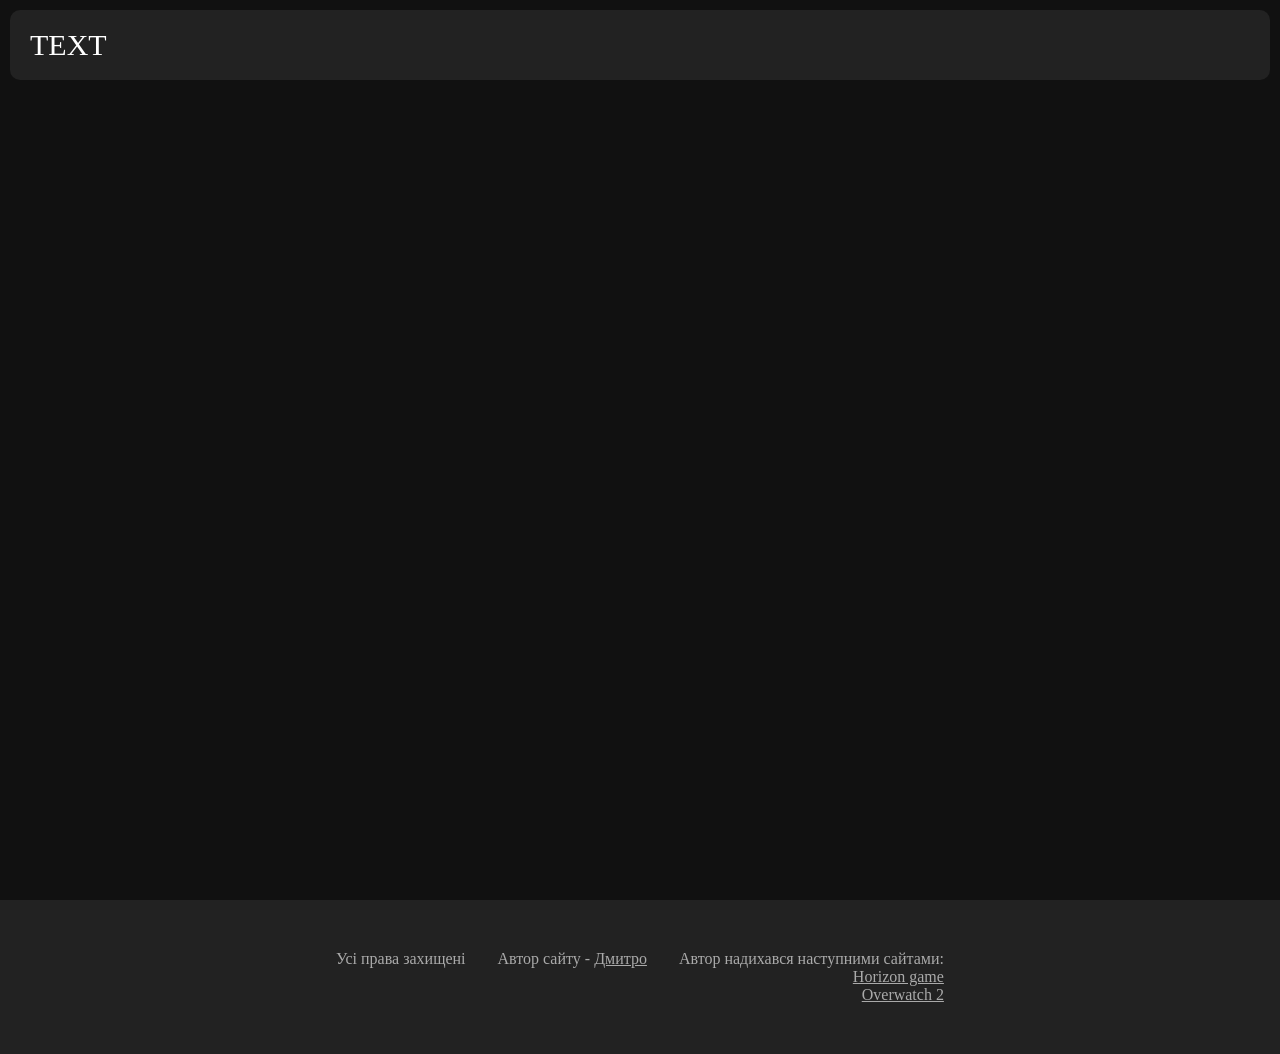
==== index.html @ a2a43845 "V 0.1" ====
<!DOCTYPE html>
<html>
<head>
	<meta charset="utf-8">
	<meta name="viewport" content="width=device-width, initial-scale=1">
	<script type="text/javascript" src="jquery-3.7.0.min.js"></script>
	<script type="text/javascript" src="script.js"></script>
	<link rel="stylesheet" type="text/css" href="style.css">
	<title>IT Lab</title>
</head>
<body>
	<div id="header">
		<a href="">
			<div class="btn">
				TEXT
			</div>
		</a>
	</div>
	<div id="content">
		
	</div>
	<div id="footer">
		<div class="span">Усі права захищені</div>
		<div class="span">Автор сайту - <a href="">Дмитро</a></div>
		<div class="span">
			Автор надихався наступними сайтами:
			<br>
			<a href="https://www.playstation.com/uk-ua/horizon/">Horizon game</a>
			<br>
			<a href="https://overwatch.blizzard.com/en-us/">Overwatch 2</a>
		</div>
	</div>
</body>
</html>
---- style.css ----
body{
	margin: 0;
	font-size: 0;
	background-color: #111;
}
#header{
	position: fixed;
	left: 10px;
	top: 10px;
	right: 10px;
	height: 70px;
	background-color: #222;
	border-radius: 10px;
}
#header a{
	text-decoration-line: none;
}
#header .btn{
	display: inline-block;
	vertical-align: top;
	position: relative;
	padding: 20px;
	height: 30px;
	font-size: 30px;
	line-height: 30px;
	color: #FFF;
}
#content{
	min-height: 100vh;	/* мінімальна висота - 100% вікна вравзера */
}
#footer{
	padding: 50px;
	text-align: center;
	background-color: #222;
}
#footer .span{
	display: inline-block;
	vertical-align: top;
	text-align: right;
	margin-left: 16px;
	margin-right: 16px;
	font-size: 16px;
	color: #AAA;
}
#footer .span a{
	color: #AAA;
}
#footer .span a:hover{
	color: #FFF;
}
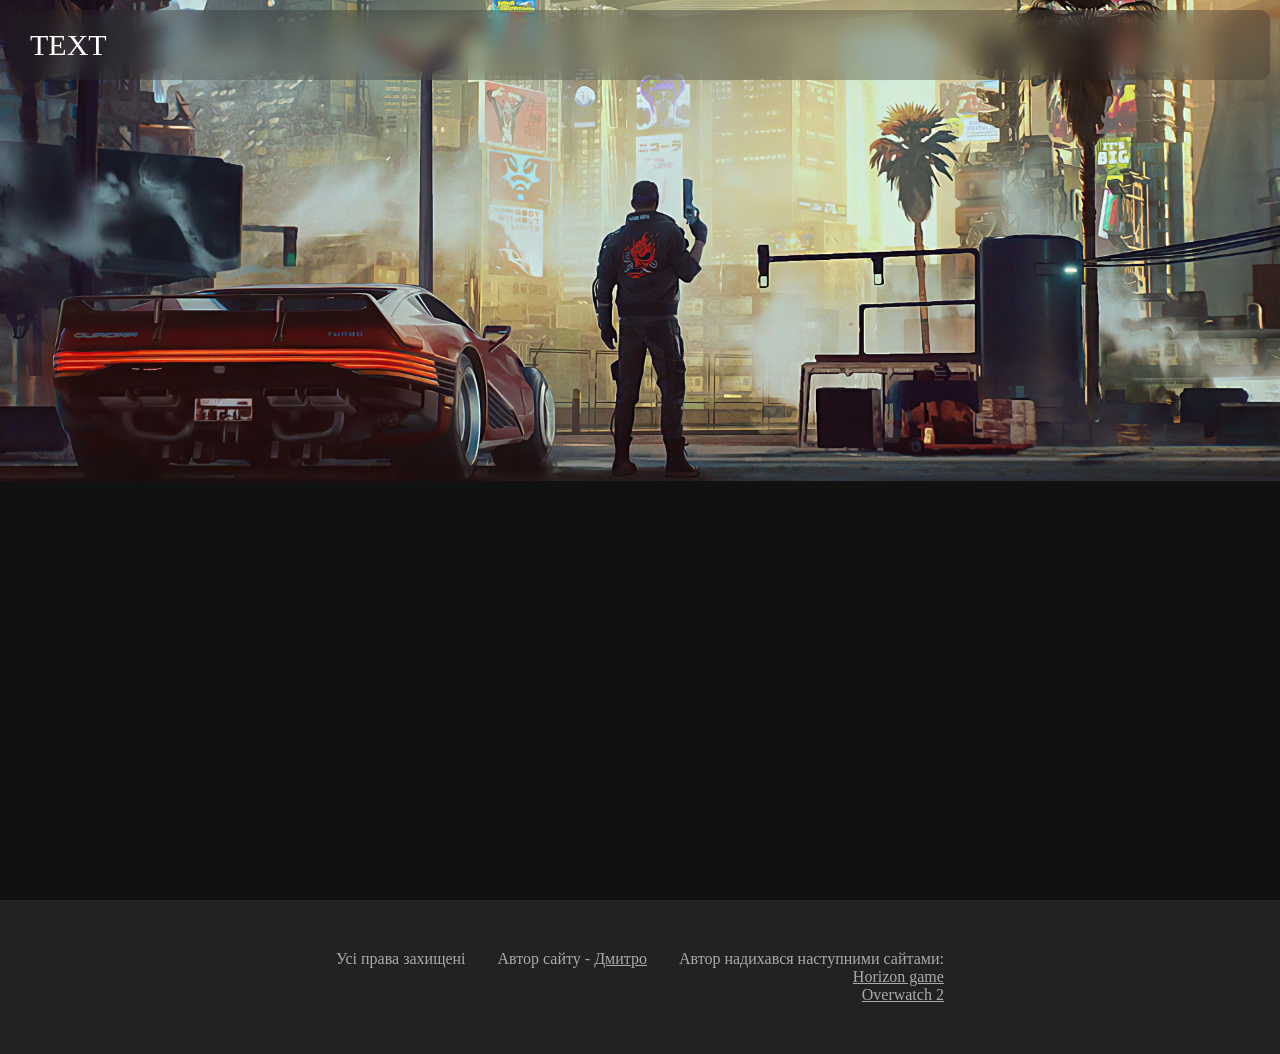
==== commit 36da10ad: "header" ====
--- a/index.html
+++ b/index.html
@@ -17,7 +17,9 @@
 		</a>
 	</div>
 	<div id="content">
-		
+		<div id="block1" class="block">
+			<img src="img/bg1.jpg" class="bg">
+		</div>
 	</div>
 	<div id="footer">
 		<div class="span">Усі права захищені</div>
--- a/style.css
+++ b/style.css
@@ -9,7 +9,8 @@
 	top: 10px;
 	right: 10px;
 	height: 70px;
-	background-color: #222;
+	background-color: rgba(34, 34, 34, 0.3);
+	backdrop-filter: blur(10px);
 	border-radius: 10px;
 }
 #header a{
@@ -27,6 +28,15 @@
 }
 #content{
 	min-height: 100vh;	/* мінімальна висота - 100% вікна вравзера */
+}
+#content .block{
+
+}
+#block1{
+	
+}
+#block1 img.bg{
+	width: 100%;
 }
 #footer{
 	padding: 50px;
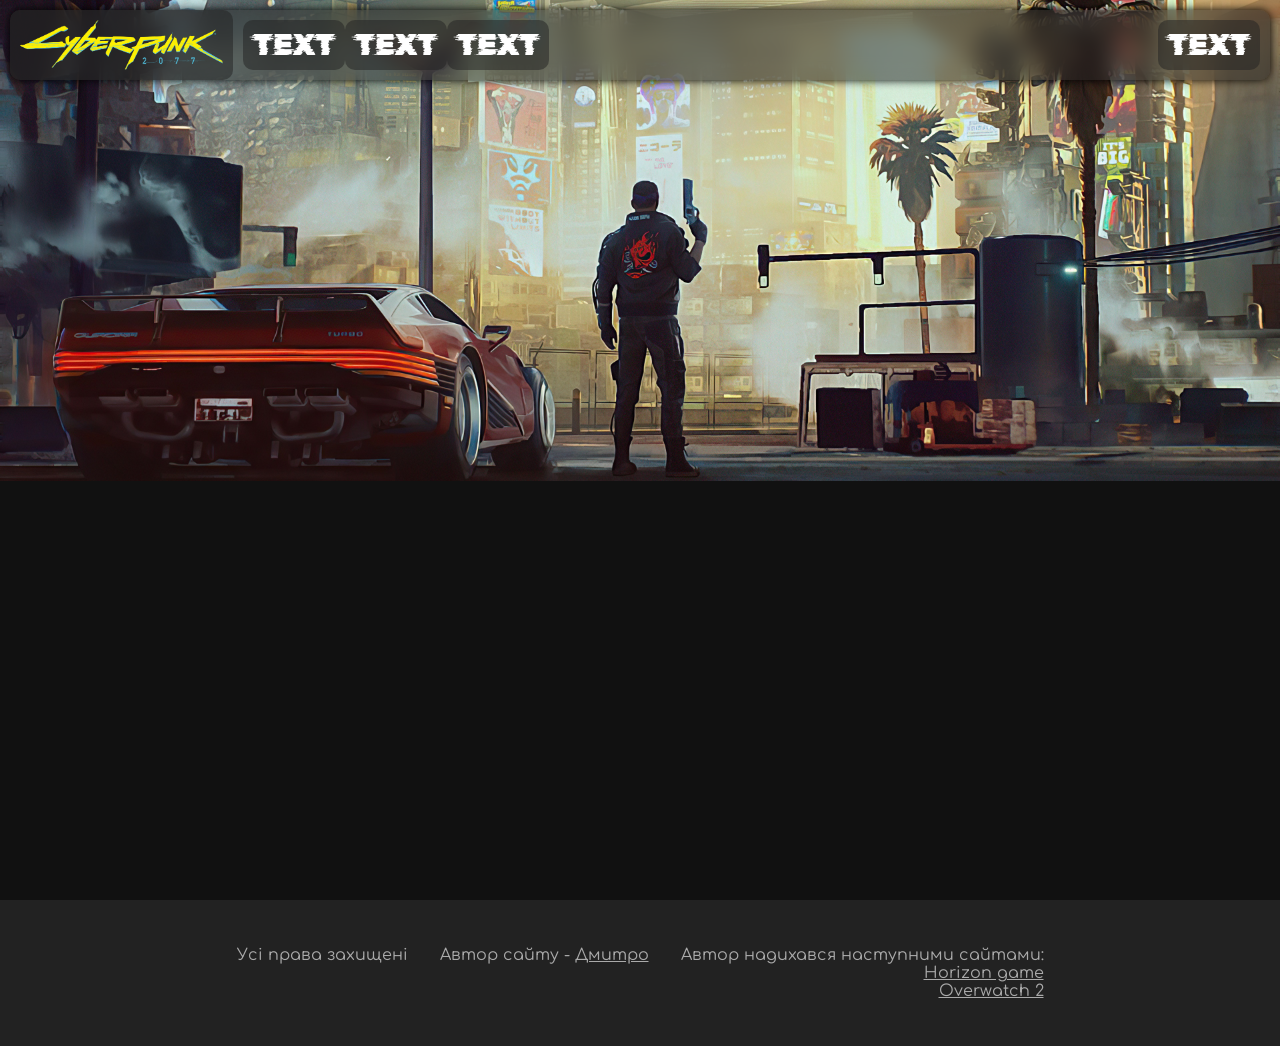
==== commit fa8daf2a: "09.06" ====
--- a/index.html
+++ b/index.html
@@ -11,10 +11,34 @@
 <body>
 	<div id="header">
 		<a href="">
-			<div class="btn">
-				TEXT
+			<div class="logo">
+				<img src="img/Cyberpunk_2077_logo.png" class="logo-img">
 			</div>
 		</a>
+		<div class="btns-left">
+			<a href="">
+				<div class="btn">
+					TEXT
+				</div>
+			</a>
+			<a href="">
+				<div class="btn">
+					TEXT
+				</div>
+			</a>
+			<a href="">
+				<div class="btn">
+					TEXT
+				</div>
+			</a>
+		</div>
+		<div class="btns-right">
+			<a href="">
+				<div class="btn">
+					TEXT
+				</div>
+			</a>
+		</div>
 	</div>
 	<div id="content">
 		<div id="block1" class="block">
--- a/style.css
+++ b/style.css
@@ -1,30 +1,79 @@
+@font-face{
+	font-family: comfortaa;
+	src: url("fonts/Comfortaa-VariableFont_wght.ttf");
+}
+@font-face{
+	font-family: rubikglitch;
+	src: url("fonts/RubikGlitch-Regular.ttf");
+}
 body{
 	margin: 0;
 	font-size: 0;
 	background-color: #111;
+	font-family: comfortaa;
 }
 #header{
 	position: fixed;
 	left: 10px;
 	top: 10px;
 	right: 10px;
-	height: 70px;
-	background-color: rgba(34, 34, 34, 0.3);
-	backdrop-filter: blur(10px);
+	min-height: 70px;
+	background-color: rgba(34, 34, 34, 0.5);
+	-webkit-backdrop-filter: blur(10px);	/* для різних систем */
+	backdrop-filter: blur(10px);			/* для різних систем */
 	border-radius: 10px;
+	box-shadow: 0 0 10px #000;
+	font-family: rubikglitch;
+	transition-duration: 200ms;
+}
+#header.active{
+	-webkit-backdrop-filter: blur(2px);
+	backdrop-filter: blur(2px);
 }
 #header a{
 	text-decoration-line: none;
+}
+#header .logo{
+	display: inline-block;
+	vertical-align: top;
+	padding: 10px;
+	background-color: rgba(34, 34, 34, 0.5);
+	border-radius: 10px;
+	/*border-top-left-radius: 10px;
+	border-bottom-left-radius: 10px;*/
+}
+#header .logo-img{
+	height: 50px;
+}
+#header .btns-left{
+	display: inline-block;
+	vertical-align: top;
+	padding: 10px;
+}
+#header .btns-right{
+	position: absolute;
+	display: inline-block;
+	vertical-align: top;
+	right: 0;
+	top: 0;
+	padding: 10px;
 }
 #header .btn{
 	display: inline-block;
 	vertical-align: top;
 	position: relative;
-	padding: 20px;
+	padding: 10px;
 	height: 30px;
 	font-size: 30px;
 	line-height: 30px;
 	color: #FFF;
+	border-radius: 10px;
+	transition-duration: 200ms;
+	-webkit-backdrop-filter: blur(0px);
+	backdrop-filter: blur(0px);
+}
+#header .btn:hover{		/* :hover - псевдоклас, працює при наведенні */
+	background-color: rgba(34, 34, 34, 0.5);
 }
 #content{
 	min-height: 100vh;	/* мінімальна висота - 100% вікна вравзера */
@@ -39,7 +88,7 @@
 	width: 100%;
 }
 #footer{
-	padding: 50px;
+	padding: 30px;				/* зміна */
 	text-align: center;
 	background-color: #222;
 }
@@ -47,8 +96,7 @@
 	display: inline-block;
 	vertical-align: top;
 	text-align: right;
-	margin-left: 16px;
-	margin-right: 16px;
+	margin: 16px;				/* зміна */
 	font-size: 16px;
 	color: #AAA;
 }
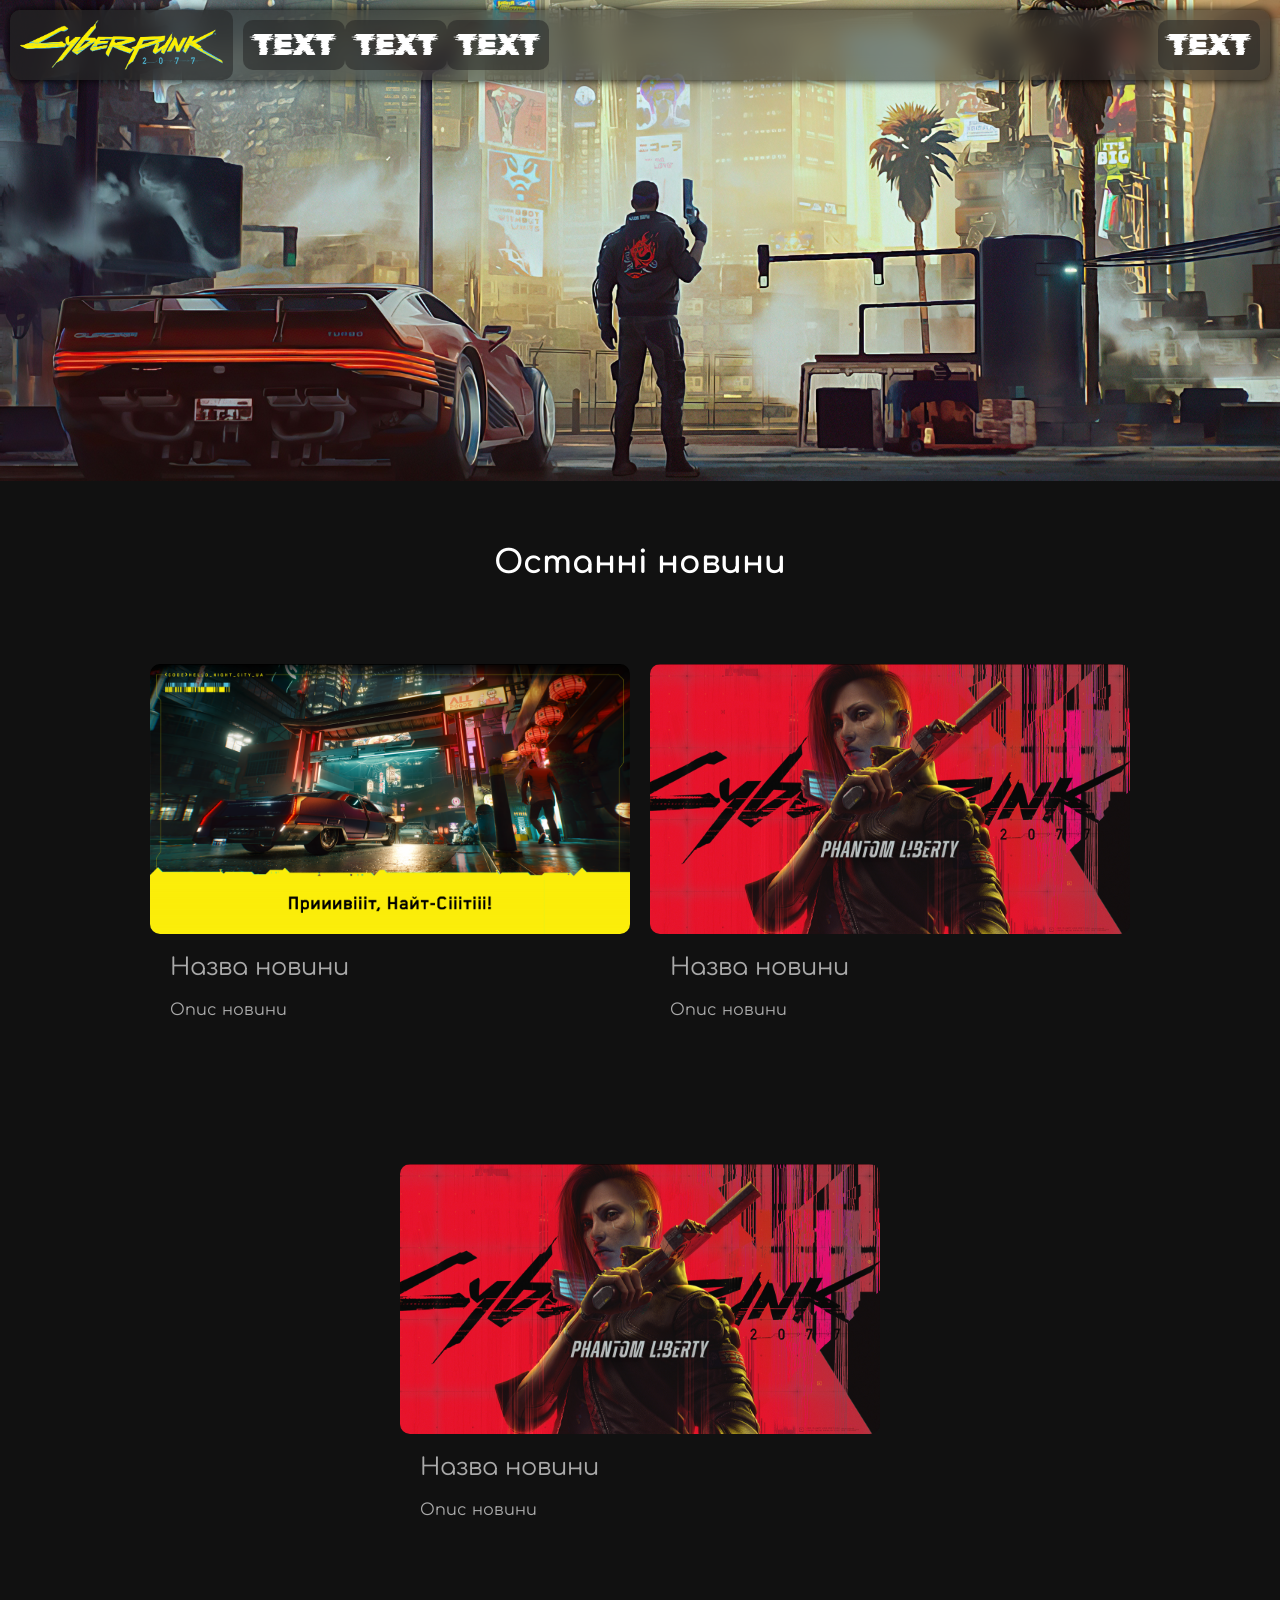
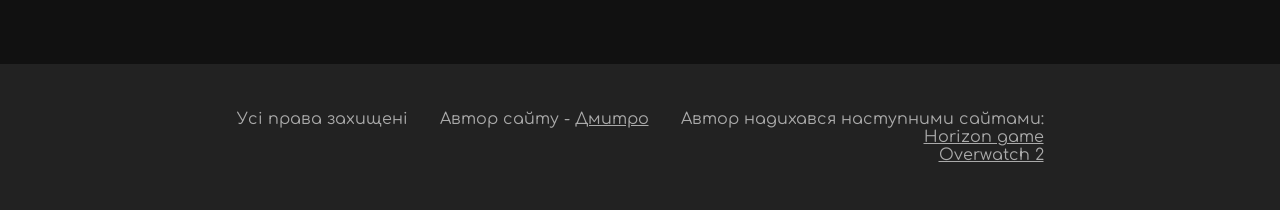
==== commit 96d4dfa0: "16.06" ====
--- a/index.html
+++ b/index.html
@@ -1,6 +1,11 @@
 <!DOCTYPE html>
 <html>
 <head>
+	<!-- 
+	https://www.cyberpunk.net/en/news/48307/the-ukrainian-language-is-coming-to-cyberpunk-2077
+	https://www.cyberpunk.net/en/news/48271/update-to-pc-system-requirements
+	https://www.cyberpunk.net/en/news/48265/cyberpunk-2077-phantom-liberty-arrives-on-september-26th
+	 -->
 	<meta charset="utf-8">
 	<meta name="viewport" content="width=device-width, initial-scale=1">
 	<script type="text/javascript" src="jquery-3.7.0.min.js"></script>
@@ -44,6 +49,70 @@
 		<div id="block1" class="block">
 			<img src="img/bg1.jpg" class="bg">
 		</div>
+		<div id="block2" class="block">
+			<div class="block-name">
+				Останні новини
+			</div>
+			<div class="cards">
+				<div class="card">
+					<div class="card-img" style="background-image: url('img/news-ukr.jpg');"></div>
+					<div class="text">
+						<div class="name">
+							Назва новини
+						</div>
+						<div class="descr">
+							Опис новини
+						</div>
+					</div>
+					<div class="author">
+						<div class="avatar"></div>
+						<div class="data">
+							<div class="name">Автор Авторчук</div>
+							<div class="rank">Автор новини</div>
+							<div class="date"></div>
+						</div>
+					</div>
+				</div>
+				<div class="card">
+					<div class="card-img" style="background-image: url('img/news_dlc_pl.jpg');"></div>
+					<div class="text">
+						<div class="name">
+							Назва новини
+						</div>
+						<div class="descr">
+							Опис новини
+						</div>
+					</div>
+					<div class="author">
+						<div class="avatar"></div>
+						<div class="data">
+							<div class="name">Автор Авторчук</div>
+							<div class="rank">Автор новини</div>
+							<div class="date"></div>
+						</div>
+					</div>
+				</div>
+				<div class="card">
+					<div class="card-img" style="background-image: url('img/news_dlc_pl.jpg');"></div>
+					<div class="text">
+						<div class="name">
+							Назва новини
+						</div>
+						<div class="descr">
+							Опис новини
+						</div>
+					</div>
+					<div class="author">
+						<div class="avatar"></div>
+						<div class="data">
+							<div class="name">Автор Авторчук</div>
+							<div class="rank">Автор новини</div>
+							<div class="date"></div>
+						</div>
+					</div>
+				</div>
+			</div>
+		</div>
 	</div>
 	<div id="footer">
 		<div class="span">Усі права захищені</div>
--- a/style.css
+++ b/style.css
@@ -87,6 +87,77 @@
 #block1 img.bg{
 	width: 100%;
 }
+#block2{
+	text-align: center;
+}
+#block2 .block-name{
+	font-size: 32px;
+	font-weight: bold;
+	padding: 64px;
+	color: #FFF;
+}
+#block2 .cards{
+	position: relative;
+	padding: 10px;
+}
+#block2 .cards .card{
+	position: relative;
+	display: inline-block;
+	vertical-align: top;
+	margin: 5px;
+	padding: 5px;
+	width: 480px;
+	height: 480px;
+	color: #AAA;
+	border-radius: 15px;
+	transition-duration: 200ms;
+}
+#block2 .cards .card:hover{
+	background-color: #000;
+	box-shadow: 0 0 10px #000;
+}
+#block2 .cards .card .card-img{
+	width: 480px;
+	height: 270px;
+	background-size: cover;			/* заповнює весь блок, мінімально обрізавши фонове зображення */
+	background-position: 50% 50%;	/* положення фонового зображення */
+	border-radius: 10px;
+	transition-duration: 200ms;
+}
+#block2 .cards .card:hover .card-img{
+	box-shadow: 0 0 5px #FF0;
+}
+#block2 .cards .card .text{
+	padding: 10px;
+	text-align: left;
+	color: #aaa;
+}
+#block2 .cards .card .text .name{
+	padding: 10px;
+	font-size: 24px;
+}
+#block2 .cards .card .text .descr{
+	padding: 10px;
+	font-size: 16px;
+}
+#block2 .cards .card .author{
+
+}
+#block2 .cards .card .author .avatar{
+
+}
+#block2 .cards .card .author .data{
+
+}
+#block2 .cards .card .author .data .name{
+
+}
+#block2 .cards .card .author .data .rank{
+
+}
+#block2 .cards .card .author .data .date{
+
+}
 #footer{
 	padding: 30px;				/* зміна */
 	text-align: center;
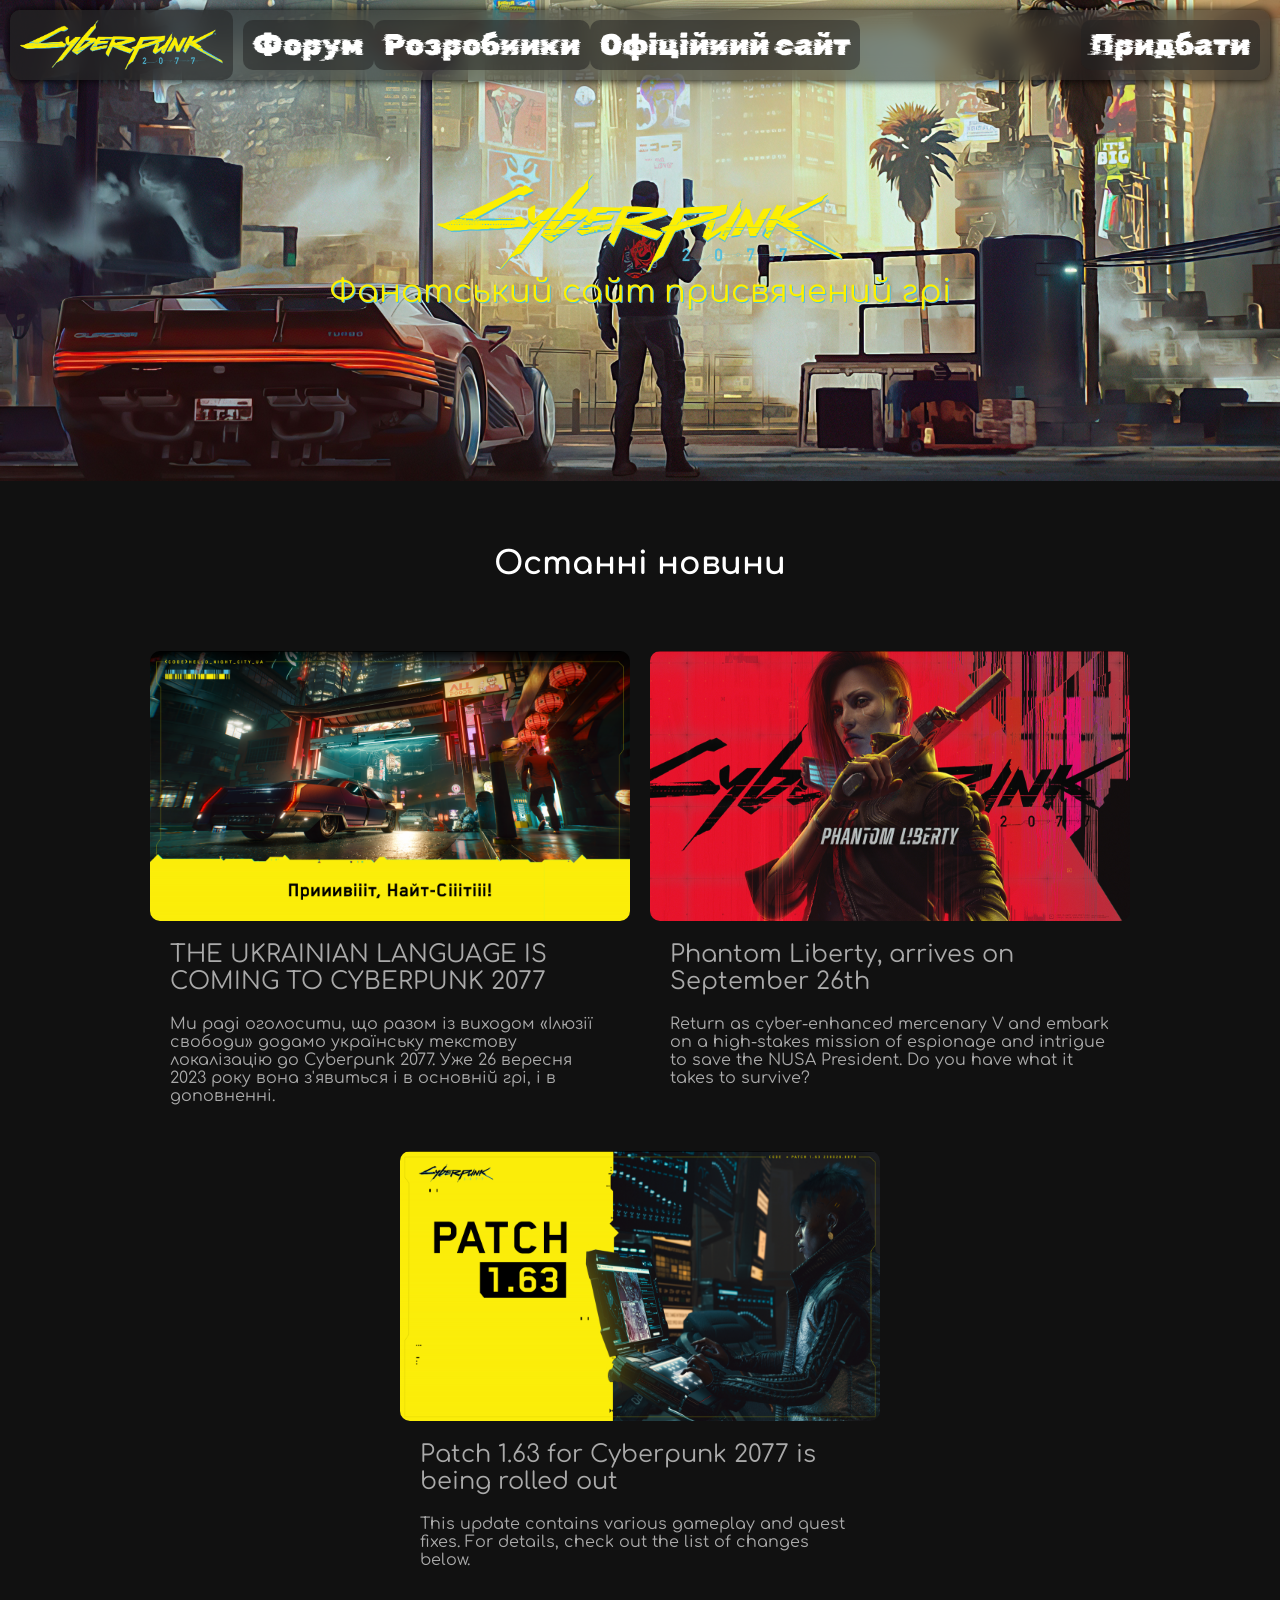
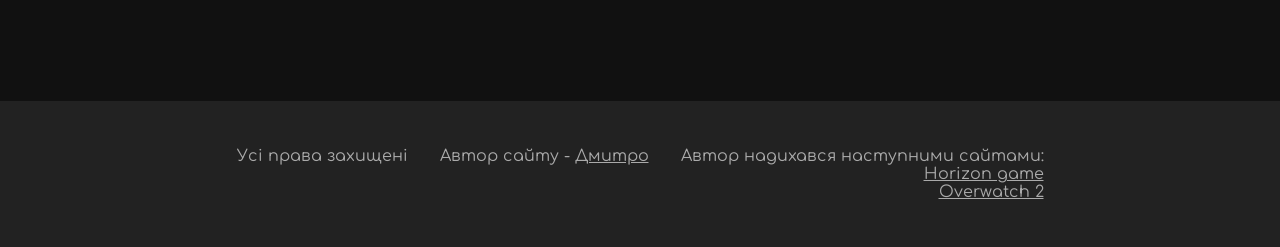
==== commit 7dd6c608: "final" ====
--- a/index.html
+++ b/index.html
@@ -15,32 +15,35 @@
 </head>
 <body>
 	<div id="header">
-		<a href="">
+		<a href="https://www.cyberpunk.net/ua/en/">
 			<div class="logo">
-				<img src="img/Cyberpunk_2077_logo.png" class="logo-img">
+				<img src="img/logo.png" class="logo-img">
 			</div>
 		</a>
+		<div class="btn spec-btn">
+			=
+		</div>
 		<div class="btns-left">
-			<a href="">
+			<a href="https://forums.cdprojektred.com/index.php?forums/cyberpunk.21/">
 				<div class="btn">
-					TEXT
+					Форум
 				</div>
 			</a>
-			<a href="">
+			<a href="https://www.cdprojektred.com/en">
 				<div class="btn">
-					TEXT
+					Розробники
 				</div>
 			</a>
-			<a href="">
+			<a href="https://www.cyberpunk.net/ua/en/">
 				<div class="btn">
-					TEXT
+					Офіційний сайт
 				</div>
 			</a>
 		</div>
 		<div class="btns-right">
-			<a href="">
+			<a href="https://www.gog.com/en/game/cyberpunk_2077">
 				<div class="btn">
-					TEXT
+					Придбати
 				</div>
 			</a>
 		</div>
@@ -48,6 +51,12 @@
 	<div id="content">
 		<div id="block1" class="block">
 			<img src="img/bg1.jpg" class="bg">
+			<div class="inner">
+				<img src="img/logo.png" class="inner-img">
+				<div class="text">
+					Фанатський сайт присвячений грі
+				</div>
+			</div>
 		</div>
 		<div id="block2" class="block">
 			<div class="block-name">
@@ -58,10 +67,10 @@
 					<div class="card-img" style="background-image: url('img/news-ukr.jpg');"></div>
 					<div class="text">
 						<div class="name">
-							Назва новини
+							THE UKRAINIAN LANGUAGE IS COMING TO CYBERPUNK 2077
 						</div>
 						<div class="descr">
-							Опис новини
+							Ми раді оголосити, що разом із виходом «Ілюзії свободи» додамо українську текстову локалізацію до Cyberpunk 2077. Уже 26 вересня 2023 року вона з'явиться і в основній грі, і в доповненні.
 						</div>
 					</div>
 					<div class="author">
@@ -77,10 +86,10 @@
 					<div class="card-img" style="background-image: url('img/news_dlc_pl.jpg');"></div>
 					<div class="text">
 						<div class="name">
-							Назва новини
+							Phantom Liberty, arrives on September 26th
 						</div>
 						<div class="descr">
-							Опис новини
+							Return as cyber-enhanced mercenary V and embark on a high-stakes mission of espionage and intrigue to save the NUSA President. Do you have what it takes to survive?
 						</div>
 					</div>
 					<div class="author">
@@ -93,13 +102,13 @@
 					</div>
 				</div>
 				<div class="card">
-					<div class="card-img" style="background-image: url('img/news_dlc_pl.jpg');"></div>
+					<div class="card-img" style="background-image: url('img/news_patch_1.63.jpg');"></div>
 					<div class="text">
 						<div class="name">
-							Назва новини
+							Patch 1.63 for Cyberpunk 2077 is being rolled out
 						</div>
 						<div class="descr">
-							Опис новини
+							This update contains various gameplay and quest fixes. For details, check out the list of changes below.
 						</div>
 					</div>
 					<div class="author">
--- a/style.css
+++ b/style.css
@@ -11,6 +11,7 @@
 	font-size: 0;
 	background-color: #111;
 	font-family: comfortaa;
+	min-width: 719px;
 }
 #header{
 	position: fixed;
@@ -25,6 +26,7 @@
 	box-shadow: 0 0 10px #000;
 	font-family: rubikglitch;
 	transition-duration: 200ms;
+	z-index: 1000;
 }
 #header.active{
 	-webkit-backdrop-filter: blur(2px);
@@ -75,6 +77,14 @@
 #header .btn:hover{		/* :hover - псевдоклас, працює при наведенні */
 	background-color: rgba(34, 34, 34, 0.5);
 }
+#header .spec-btn{
+	display: none;
+	padding: 20px;
+	width: 30px;
+	cursor: pointer;
+	text-align: center;
+	margin-left: 10px;
+}
 #content{
 	min-height: 100vh;	/* мінімальна висота - 100% вікна вравзера */
 }
@@ -82,18 +92,35 @@
 
 }
 #block1{
-	
+	position: relative;
 }
 #block1 img.bg{
 	width: 100%;
 }
+#block1 .inner{
+	position: absolute; /* розташовуватиметься відносно найближчного батьківського елемента з нетиповим значенням властивості position */
+	top: 50%;
+	left: 50%;
+	transform: translate(-50%, -50%);
+	text-align: center;
+}
+#block1 .inner img.inner-img{
+	height: 100px;
+}
+#block1 .inner .text{
+	font-size: 32px;
+	color: #FCEF03;
+	text-shadow: 1px 1px 0px #51BFDD;
+}
 #block2{
 	text-align: center;
+	padding: 50px;
 }
 #block2 .block-name{
 	font-size: 32px;
 	font-weight: bold;
-	padding: 64px;
+	padding: 50px;
+	padding-top: 15px;
 	color: #FFF;
 }
 #block2 .cards{
@@ -176,4 +203,32 @@
 }
 #footer .span a:hover{
 	color: #FFF;
+}
+@media(max-width: 1080px){
+	#header .btns-left{
+		display: none;
+	}
+	#header .spec-btn{
+		display: inline-block;
+	}
+	#header .btns-left.active{
+		display: block;
+		position: absolute;
+		top: 100%;
+		left: 0;
+		right: 0;
+		background-color: rgba(34, 34, 34, 0.7);
+	}
+	#header .btns-left.active .btn{
+		display: block;
+	}
+}
+@media(max-width: 860px){
+	#header{
+		top: 0;
+		left: 0;
+		right: 0;
+		position: sticky;
+		border-radius: 0;
+	}
 }
